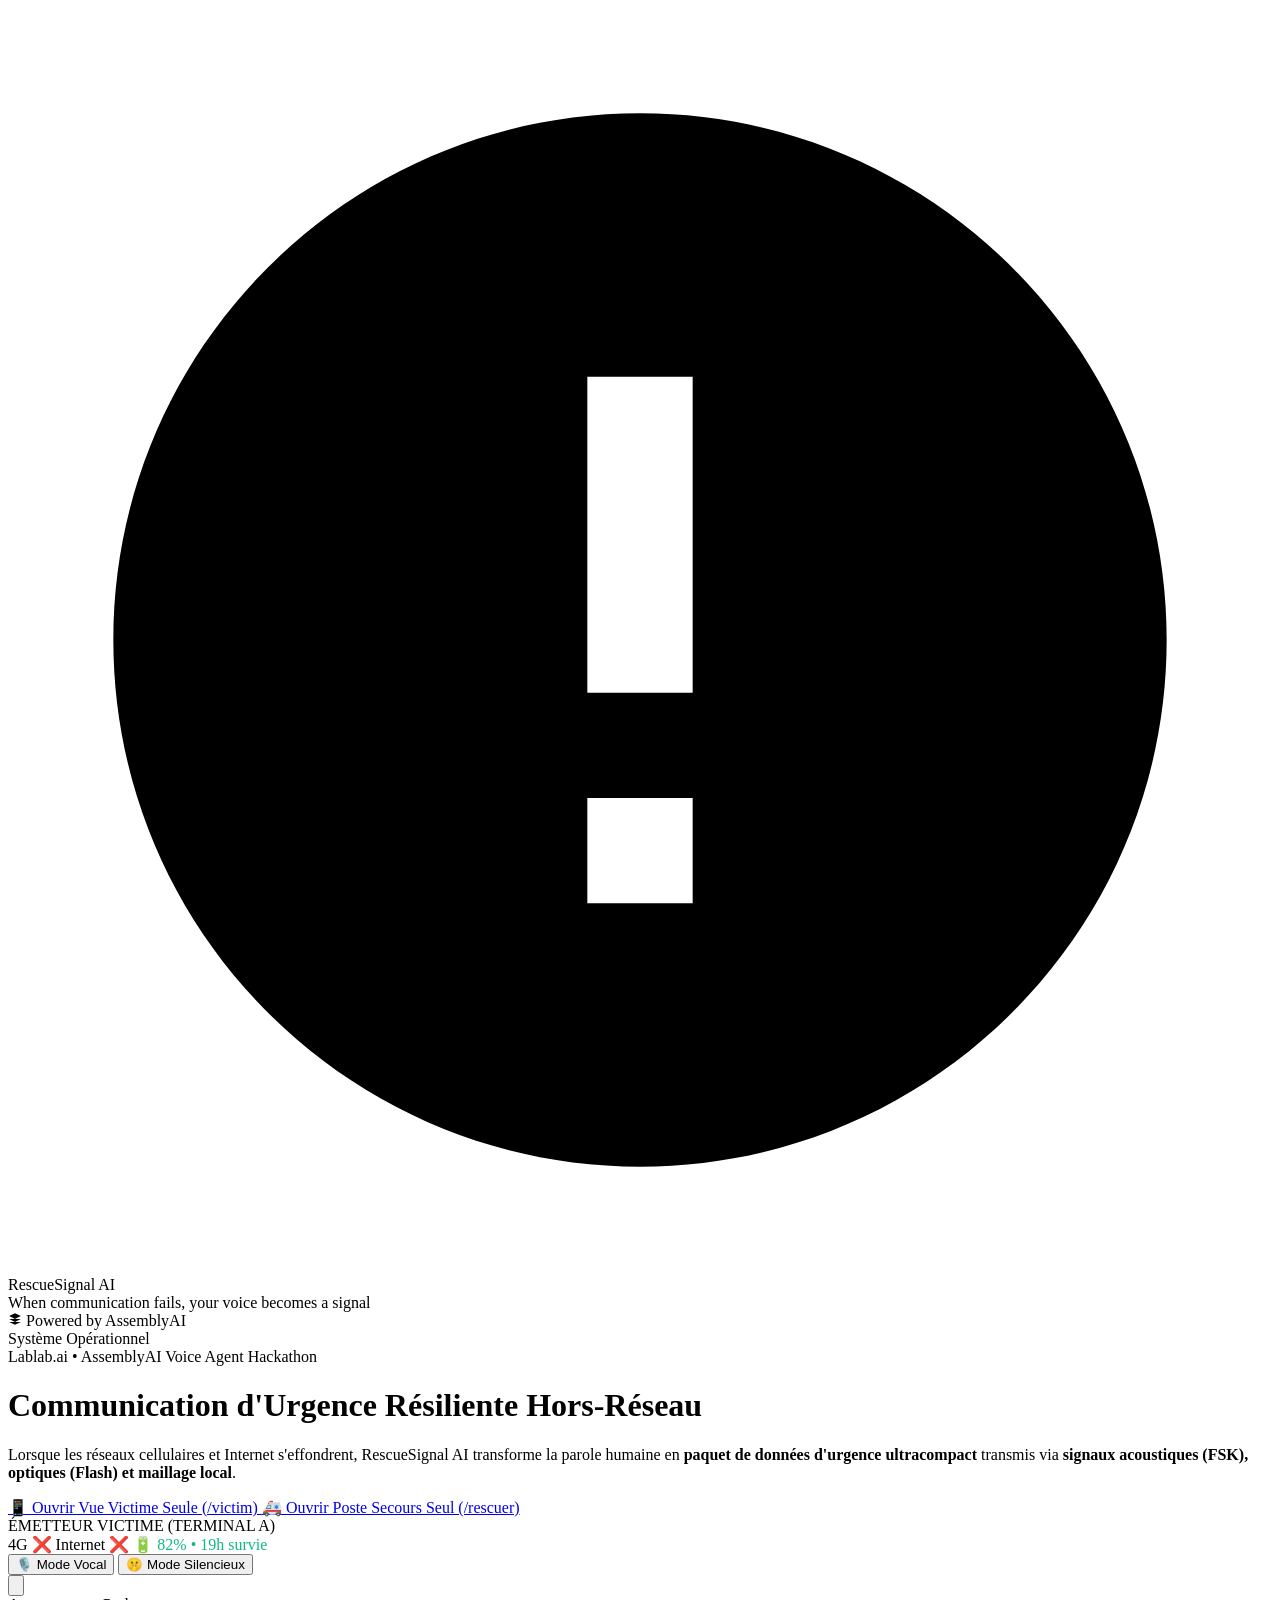
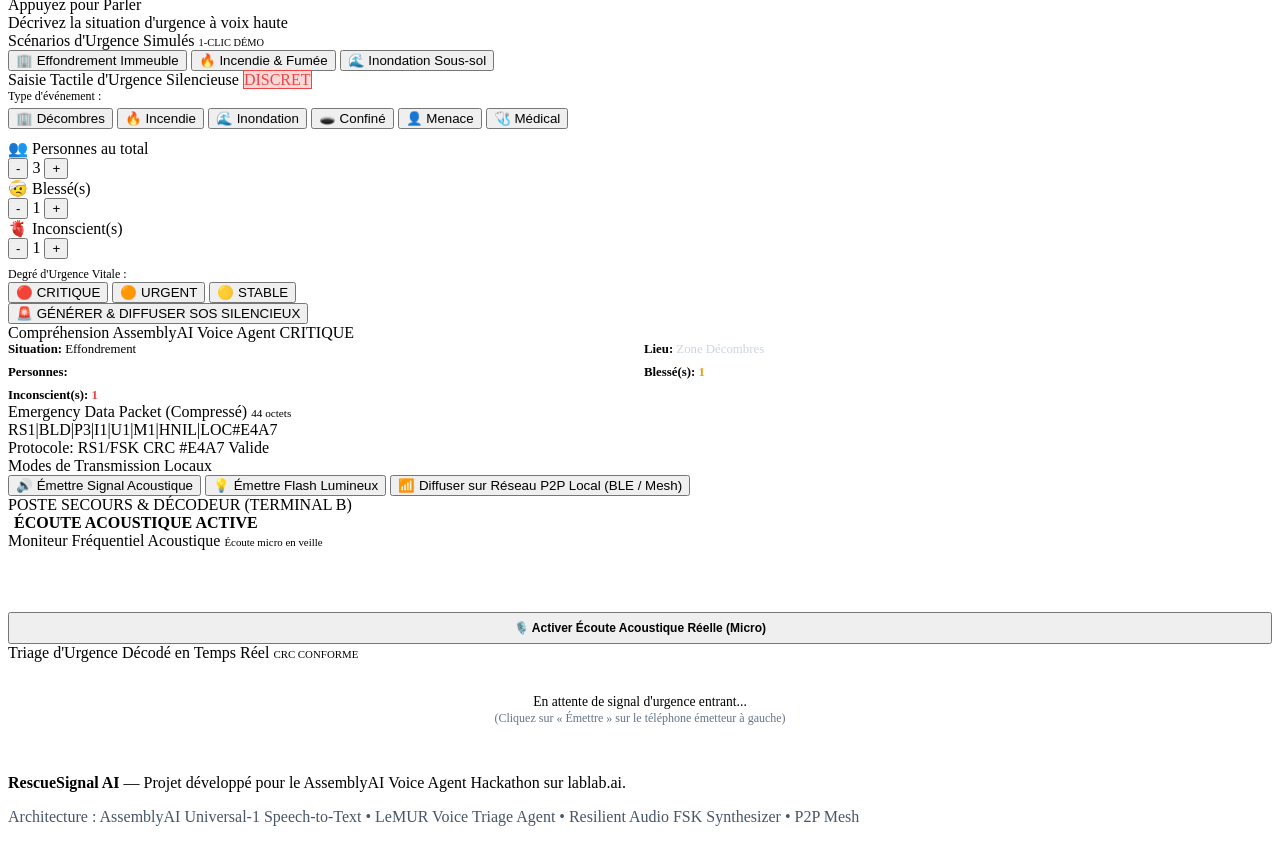
==== app/static/index.html @ dabc071b "Initial commit: RescueSignal AI prototype for AssemblyAI Voice Agent Hackathon" ====
<!DOCTYPE html>
<html lang="fr">
<head>
  <meta charset="UTF-8">
  <meta name="viewport" content="width=device-width, initial-scale=1.0">
  <title>RescueSignal AI - Communication d'urgence intelligente & résiliente</title>
  <meta name="description" content="Plateforme de secours intelligente transformant la voix en signal acoustique et optique résilient hors réseau avec AssemblyAI.">
  <link rel="stylesheet" href="/static/css/style.css">
  <link rel="preconnect" href="https://fonts.googleapis.com">
  <link rel="preconnect" href="https://fonts.gstatic.com" crossorigin>
  <link href="https://fonts.googleapis.com/css2?family=Inter:wght@400;500;600;700;800&family=JetBrains+Mono:wght@400;600;700&display=swap" rel="stylesheet">
</head>
<body>

  <!-- Header -->
  <header class="app-header">
    <div class="logo-wrapper">
      <div class="logo-icon">
        <svg viewBox="0 0 24 24"><path d="M12 2C6.48 2 2 6.48 2 12s4.48 10 10 10 10-4.48 10-10S17.52 2 12 2zm1 15h-2v-2h2v2zm0-4h-2V7h2v6z"/></svg>
      </div>
      <div>
        <div class="logo-title">RescueSignal AI</div>
        <div class="logo-subtitle">When communication fails, your voice becomes a signal</div>
      </div>
    </div>

    <div class="header-badges">
      <div class="badge badge-aai">
        <svg width="14" height="14" viewBox="0 0 24 24" fill="currentColor"><path d="M12 2L2 7l10 5 10-5-10-5zM2 17l10 5 10-5M2 12l10 5 10-5"/></svg>
        Powered by AssemblyAI
      </div>
      <div class="badge badge-pulse" id="global-status-badge">
        Système Opérationnel
      </div>
    </div>
  </header>

  <!-- Hero Section -->
  <main class="demo-container">
    <div class="demo-hero">
      <div class="hero-tag">Lablab.ai • AssemblyAI Voice Agent Hackathon</div>
      <h1>Communication d'Urgence Résiliente Hors-Réseau</h1>
      <p>
        Lorsque les réseaux cellulaires et Internet s'effondrent, RescueSignal AI transforme la parole humaine en 
        <strong>paquet de données d'urgence ultracompact</strong> transmis via <strong>signaux acoustiques (FSK), optiques (Flash) et maillage local</strong>.
      </p>

      <div class="quick-links">
        <a href="/victim" target="_blank" class="btn-secondary" title="Ouvrir la vue victime sur un autre appareil">
          📱 Ouvrir Vue Victime Seule (/victim)
        </a>
        <a href="/rescuer" target="_blank" class="btn-secondary" title="Ouvrir le poste secours sur un écran dédié">
          🚑 Ouvrir Poste Secours Seul (/rescuer)
        </a>
      </div>
    </div>

    <!-- Dual Phone Demonstration Section -->
    <div class="phones-grid">

      <!-- PHONE A : VICTIM TRANSMITTER -->
      <div class="phone-mockup transmitter-frame" id="victim-container">
        <div class="phone-notch">
          <div class="phone-speaker"></div>
        </div>

        <div class="phone-header-info">
          <span>ÉMETTEUR VICTIME (TERMINAL A)</span>
          <div class="network-status-bar">
            <span class="net-indicator off" title="Aucun réseau mobile">4G ❌</span>
            <span class="net-indicator off" title="Aucun accès Internet">Internet ❌</span>
            <span class="net-indicator on" id="tx-battery-indicator" title="Autonomie estimée en balisage d'urgence" style="color:#10b981;">🔋 82% • 19h survie</span>
          </div>
        </div>

        <div class="phone-screen" id="victim-screen">
          
          <!-- Input Mode Switcher -->
          <div class="input-mode-tabs">
            <button type="button" class="mode-tab-btn active" id="tab-btn-voice">
              🎙️ Mode Vocal
            </button>
            <button type="button" class="mode-tab-btn" id="tab-btn-silent">
              🤫 Mode Silencieux
            </button>
          </div>

          <!-- Micro / Voice Agent Push Area (Mode Vocal) -->
          <div id="voice-control-wrapper">
            <div class="mic-control-area">
              <button class="mic-button" id="btn-mic-record" title="Appuyez pour parler">
                <svg viewBox="0 0 24 24"><path d="M12 14c1.66 0 3-1.34 3-3V5c0-1.66-1.34-3-3-3S9 3.34 9 5v6c0 1.66 1.34 3 3 3z"/><path d="M17 11c0 2.76-2.24 5-5 5s-5-2.24-5-5H5c0 3.53 2.61 6.43 6 6.92V21h2v-3.08c3.39-.49 6-3.39 6-6.92h-2z"/></svg>
              </button>
              <div class="mic-label" id="mic-status-label">Appuyez pour Parler</div>
              <div class="mic-subtext">Décrivez la situation d'urgence à voix haute</div>
            </div>

            <!-- Scenario Presets -->
            <div class="card-section">
              <div class="card-title">
                <span>Scénarios d'Urgence Simulés</span>
                <span style="font-size:0.65rem; color:var(--color-cyan);">1-CLIC DÉMO</span>
              </div>
              <div class="scenario-chips">
                <button class="chip-btn scenario-chip" data-prompt="Nous sommes trois personnes coincées sous les décombres. Une personne est blessée à la jambe et une autre est inconsciente. Besoin d'aide médicale urgente.">
                  🏢 Effondrement Immeuble
                </button>
                <button class="chip-btn scenario-chip" data-prompt="Incendie déclaré au deuxième étage, fumée toxique très dense, deux personnes bloquées sans issue.">
                  🔥 Incendie & Fumée
                </button>
                <button class="chip-btn scenario-chip" data-prompt="Inondation rapide dans la cave, niveau d'eau à un mètre cinquante, quatre personnes en danger d'hypothermie.">
                  🌊 Inondation Sous-sol
                </button>
              </div>
            </div>
          </div>

          <!-- Silent SOS Mode Area (Mode Silencieux) -->
          <div id="silent-control-area" class="silent-control-area">
            <div class="card-section">
              <div class="card-title">
                <span>Saisie Tactile d'Urgence Silencieuse</span>
                <span class="badge" style="background:rgba(239,68,68,0.2); color:#ef4444; border:1px solid #ef4444;">DISCRET</span>
              </div>

              <!-- Situation -->
              <div style="font-size:0.75rem; color:var(--text-muted); margin-bottom:4px;">Type d'événement :</div>
              <div class="situation-select-grid" id="silent-situation-picker">
                <button type="button" class="situation-chip active" data-sit="BUILDING_COLLAPSE">🏢 Décombres</button>
                <button type="button" class="situation-chip" data-sit="FIRE">🔥 Incendie</button>
                <button type="button" class="situation-chip" data-sit="FLOOD">🌊 Inondation</button>
                <button type="button" class="situation-chip" data-sit="CONFINED_SPACE">🕳️ Confiné</button>
                <button type="button" class="situation-chip" data-sit="THREAT">👤 Menace</button>
                <button type="button" class="situation-chip" data-sit="MEDICAL">🩺 Médical</button>
              </div>

              <!-- Counters -->
              <div style="margin-top:10px;">
                <div class="stepper-row">
                  <div class="stepper-label">👥 Personnes au total</div>
                  <div class="stepper-controls">
                    <button type="button" class="stepper-btn" id="btn-dec-people">-</button>
                    <span class="stepper-val" id="val-silent-people">3</span>
                    <button type="button" class="stepper-btn" id="btn-inc-people">+</button>
                  </div>
                </div>

                <div class="stepper-row">
                  <div class="stepper-label">🤕 Blessé(s)</div>
                  <div class="stepper-controls">
                    <button type="button" class="stepper-btn" id="btn-dec-injured">-</button>
                    <span class="stepper-val" id="val-silent-injured" style="color:var(--color-warning);">1</span>
                    <button type="button" class="stepper-btn" id="btn-inc-injured">+</button>
                  </div>
                </div>

                <div class="stepper-row">
                  <div class="stepper-label">🫀 Inconscient(s)</div>
                  <div class="stepper-controls">
                    <button type="button" class="stepper-btn" id="btn-dec-unconscious">-</button>
                    <span class="stepper-val" id="val-silent-unconscious" style="color:var(--color-danger);">1</span>
                    <button type="button" class="stepper-btn" id="btn-inc-unconscious">+</button>
                  </div>
                </div>
              </div>

              <!-- Urgency -->
              <div style="font-size:0.75rem; color:var(--text-muted); margin-top:8px;">Degré d'Urgence Vitale :</div>
              <div class="urgency-pills" id="silent-urgency-picker">
                <button type="button" class="urgency-pill p-crit active" data-urg="CRITICAL">🔴 CRITIQUE</button>
                <button type="button" class="urgency-pill p-urg" data-urg="URGENT">🟠 URGENT</button>
                <button type="button" class="urgency-pill p-mod" data-urg="MODERATE">🟡 STABLE</button>
              </div>

              <!-- Trigger Button -->
              <button type="button" class="btn-silent-sos" id="btn-trigger-silent-sos">
                🚨 GÉNÉRER & DIFFUSER SOS SILENCIEUX
              </button>
            </div>
          </div>

          <!-- Semantic Extraction Results -->
          <div class="card-section">
            <div class="card-title">
              <span>Compréhension AssemblyAI Voice Agent</span>
              <span class="badge" id="tx-info-urgency">CRITIQUE</span>
            </div>
            <div style="display:grid; grid-template-columns:1fr 1fr; gap:8px; font-size:0.8rem;">
              <div><strong>Situation:</strong> <span id="tx-info-type" style="color:var(--color-cyan);">Effondrement</span></div>
              <div><strong>Lieu:</strong> <span id="tx-info-location" style="color:#cbd5e1;">Zone Décombres</span></div>
              <div><strong>Personnes:</strong> <span id="tx-info-people" style="color:#fff; font-weight:700;">3</span></div>
              <div><strong>Blessé(s):</strong> <span id="tx-info-injured" style="color:#f59e0b; font-weight:700;">1</span></div>
              <div><strong>Inconscient(s):</strong> <span id="tx-info-unconscious" style="color:#ef4444; font-weight:700;">1</span></div>
            </div>
          </div>

          <!-- Compact Emergency Data Packet -->
          <div class="card-section">
            <div class="card-title">
              <span>Emergency Data Packet (Compressé)</span>
              <span id="tx-packet-size" style="font-size:0.7rem; color:var(--color-cyan);">44 octets</span>
            </div>
            <div class="packet-display-box">
              <div class="packet-raw" id="tx-packet-raw">RS1|BLD|P3|I1|U1|M1|HNIL|LOC#E4A7</div>
              <div class="packet-meta-row">
                <span>Protocole: RS1/FSK</span>
                <span id="tx-packet-chk">CRC #E4A7 Valide</span>
              </div>
            </div>
          </div>

          <!-- Multi-modal Transmission Triggers -->
          <div class="card-section">
            <div class="card-title">
              <span>Modes de Transmission Locaux</span>
            </div>
            <div class="channel-actions-grid">
              <button class="btn-transmit btn-sound" id="btn-tx-acoustic">
                🔊 Émettre Signal Acoustique
              </button>
              <button class="btn-transmit btn-light" id="btn-tx-optical">
                💡 Émettre Flash Lumineux
              </button>
              <button class="btn-transmit btn-mesh" id="btn-tx-mesh">
                📶 Diffuser sur Réseau P2P Local (BLE / Mesh)
              </button>
            </div>
          </div>

        </div>
      </div>

      <!-- PHONE B : RESCUE RECEIVER & TRIAGE -->
      <div class="phone-mockup receiver-frame" id="rescuer-container">
        <div class="phone-notch">
          <div class="phone-speaker"></div>
        </div>

        <div class="phone-header-info">
          <span>POSTE SECOURS & DÉCODEUR (TERMINAL B)</span>
          <div style="display:flex; align-items:center; gap:6px;">
            <span class="radar-dot"></span>
            <span style="color:var(--color-cyan); font-weight:700;" id="rx-mesh-status">ÉCOUTE ACOUSTIQUE ACTIVE</span>
          </div>
        </div>

        <div class="phone-screen" id="rescuer-screen">
          
          <!-- Live Oscilloscope Audio Visualizer -->
          <div class="card-section">
            <div class="card-title">
              <span>Moniteur Fréquentiel Acoustique</span>
              <span id="rx-freq-detection" class="badge" style="font-size:0.68rem; color:var(--text-dim); border:1px solid var(--border-color);">Écoute micro en veille</span>
            </div>
            <div class="waveform-container">
              <canvas id="receiver-waveform" class="waveform-canvas" width="400" height="50"></canvas>
            </div>
            <button type="button" class="btn-secondary" id="btn-rx-mic-listen" style="width:100%; margin-top:8px; padding:7px 10px; font-size:0.75rem; font-weight:700; display:flex; align-items:center; justify-content:center; gap:6px;">
              <span>🎙️ Activer Écoute Acoustique Réelle (Micro)</span>
            </button>
          </div>

          <!-- Receiver Triage Feed -->
          <div class="card-section" style="flex:1;">
            <div class="card-title">
              <span>Triage d'Urgence Décodé en Temps Réel</span>
              <span style="font-size:0.68rem; color:var(--color-success);">CRC CONFORME</span>
            </div>

            <div id="receiver-feed">
              <div class="rx-placeholder" style="text-align:center; padding:2rem 1rem; color:var(--text-dim); font-size:0.85rem;">
                En attente de signal d'urgence entrant...<br>
                <span style="font-size:0.75rem; color:#64748b;">(Cliquez sur « Émettre » sur le téléphone émetteur à gauche)</span>
              </div>
            </div>
          </div>

        </div>
      </div>

    </div>
  </main>

  <!-- Full-screen Strobe Flash Overlay for Optical SOS -->
  <div id="optical-strobe-overlay"></div>

  <!-- Footer -->
  <footer class="app-footer">
    <p>
      <strong>RescueSignal AI</strong> — Projet développé pour le 
      <span class="footer-highlight">AssemblyAI Voice Agent Hackathon</span> sur <span class="footer-highlight">lablab.ai</span>.
    </p>
    <p style="margin-top:6px; color:#475569;">
      Architecture : AssemblyAI Universal-1 Speech-to-Text • LeMUR Voice Triage Agent • Resilient Audio FSK Synthesizer • P2P Mesh
    </p>
  </footer>

  <!-- Scripts -->
  <script src="/static/js/sound_engine.js"></script>
  <script src="/static/js/transmitter.js"></script>
  <script src="/static/js/receiver.js"></script>
  <script>
    document.addEventListener("DOMContentLoaded", () => {
      window.transmitterInstance = new VictimTransmitter("victim-screen");
      window.receiverInstance = new RescuerReceiver("receiver-feed");
    });
  </script>
</body>
</html>
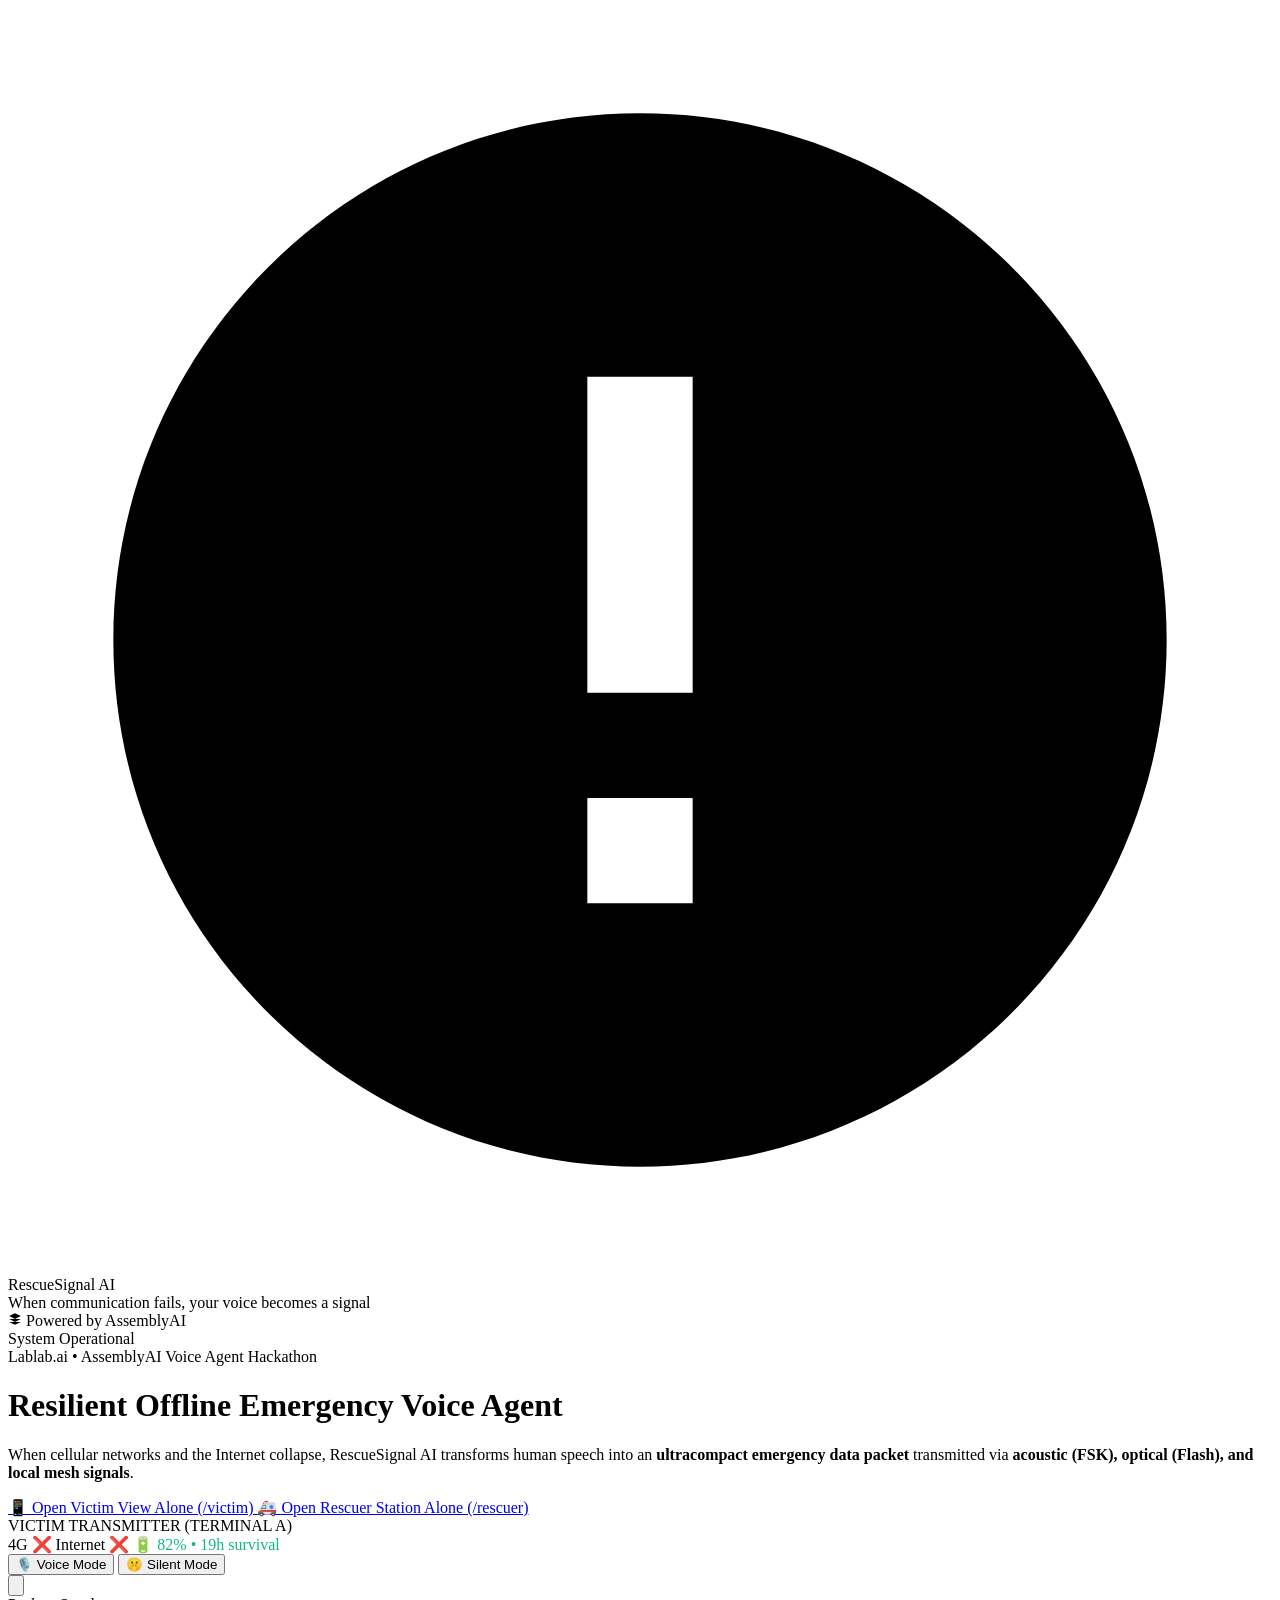
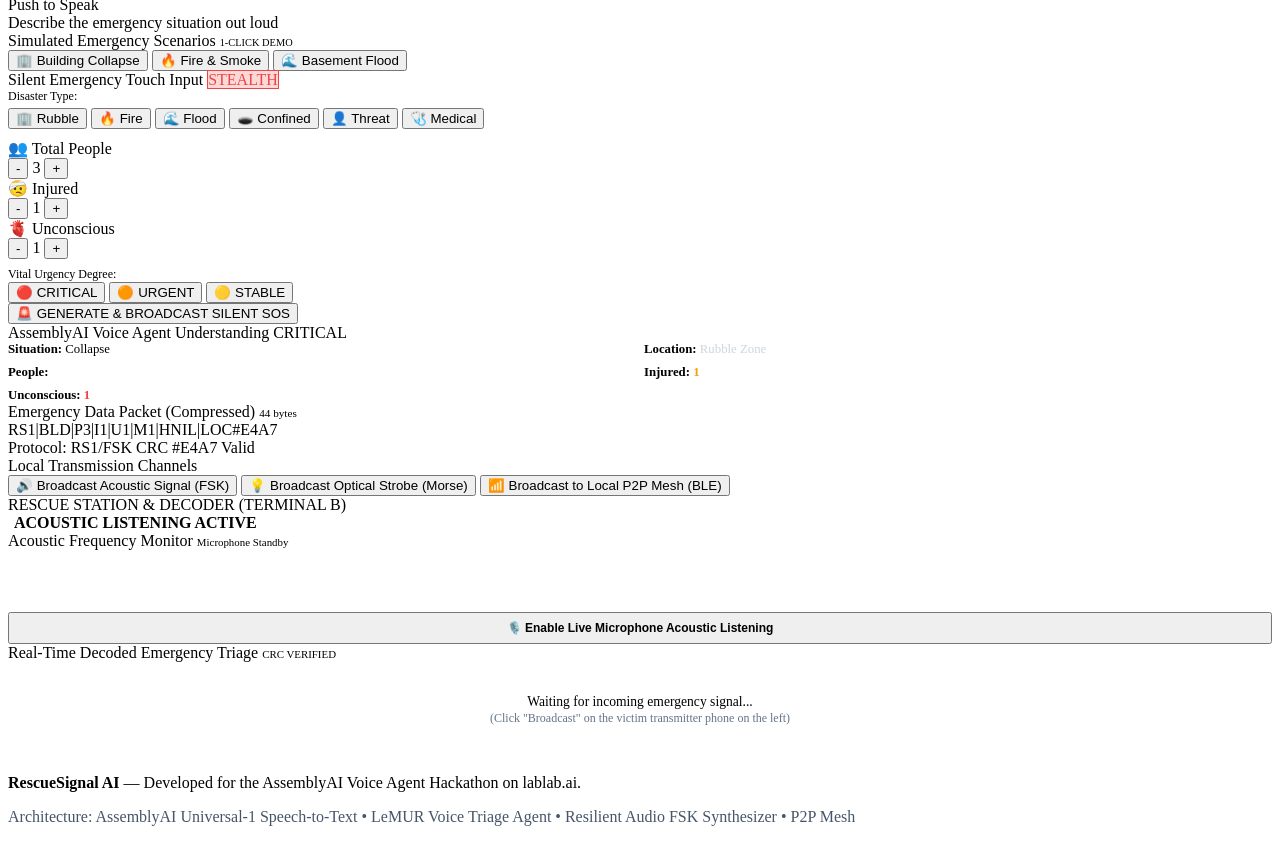
==== commit 32746386: "i18n: complete English translation for UI, docs, and voice agent" ====
--- a/app/static/index.html
+++ b/app/static/index.html
@@ -1,10 +1,10 @@
 <!DOCTYPE html>
-<html lang="fr">
+<html lang="en">
 <head>
   <meta charset="UTF-8">
   <meta name="viewport" content="width=device-width, initial-scale=1.0">
-  <title>RescueSignal AI - Communication d'urgence intelligente & résiliente</title>
-  <meta name="description" content="Plateforme de secours intelligente transformant la voix en signal acoustique et optique résilient hors réseau avec AssemblyAI.">
+  <title>RescueSignal AI - Resilient Offline Emergency Voice Agent</title>
+  <meta name="description" content="Emergency response platform transforming speech into resilient acoustic and optical signals during telecom blackouts with AssemblyAI.">
   <link rel="stylesheet" href="/static/css/style.css">
   <link rel="preconnect" href="https://fonts.googleapis.com">
   <link rel="preconnect" href="https://fonts.gstatic.com" crossorigin>
@@ -30,7 +30,7 @@
         Powered by AssemblyAI
       </div>
       <div class="badge badge-pulse" id="global-status-badge">
-        Système Opérationnel
+        System Operational
       </div>
     </div>
   </header>
@@ -39,18 +39,18 @@
   <main class="demo-container">
     <div class="demo-hero">
       <div class="hero-tag">Lablab.ai • AssemblyAI Voice Agent Hackathon</div>
-      <h1>Communication d'Urgence Résiliente Hors-Réseau</h1>
+      <h1>Resilient Offline Emergency Voice Agent</h1>
       <p>
-        Lorsque les réseaux cellulaires et Internet s'effondrent, RescueSignal AI transforme la parole humaine en 
-        <strong>paquet de données d'urgence ultracompact</strong> transmis via <strong>signaux acoustiques (FSK), optiques (Flash) et maillage local</strong>.
+        When cellular networks and the Internet collapse, RescueSignal AI transforms human speech into an
+        <strong>ultracompact emergency data packet</strong> transmitted via <strong>acoustic (FSK), optical (Flash), and local mesh signals</strong>.
       </p>
 
       <div class="quick-links">
-        <a href="/victim" target="_blank" class="btn-secondary" title="Ouvrir la vue victime sur un autre appareil">
-          📱 Ouvrir Vue Victime Seule (/victim)
+        <a href="/victim" target="_blank" class="btn-secondary" title="Open victim view on another mobile device">
+          📱 Open Victim View Alone (/victim)
         </a>
-        <a href="/rescuer" target="_blank" class="btn-secondary" title="Ouvrir le poste secours sur un écran dédié">
-          🚑 Ouvrir Poste Secours Seul (/rescuer)
+        <a href="/rescuer" target="_blank" class="btn-secondary" title="Open rescuer station on a dedicated screen">
+          🚑 Open Rescuer Station Alone (/rescuer)
         </a>
       </div>
     </div>
@@ -65,11 +65,11 @@
         </div>
 
         <div class="phone-header-info">
-          <span>ÉMETTEUR VICTIME (TERMINAL A)</span>
+          <span>VICTIM TRANSMITTER (TERMINAL A)</span>
           <div class="network-status-bar">
-            <span class="net-indicator off" title="Aucun réseau mobile">4G ❌</span>
-            <span class="net-indicator off" title="Aucun accès Internet">Internet ❌</span>
-            <span class="net-indicator on" id="tx-battery-indicator" title="Autonomie estimée en balisage d'urgence" style="color:#10b981;">🔋 82% • 19h survie</span>
+            <span class="net-indicator off" title="No cellular coverage">4G ❌</span>
+            <span class="net-indicator off" title="No Internet access">Internet ❌</span>
+            <span class="net-indicator on" id="tx-battery-indicator" title="Estimated survival beacon battery life" style="color:#10b981;">🔋 82% • 19h survival</span>
           </div>
         </div>
 
@@ -78,38 +78,38 @@
           <!-- Input Mode Switcher -->
           <div class="input-mode-tabs">
             <button type="button" class="mode-tab-btn active" id="tab-btn-voice">
-              🎙️ Mode Vocal
+              🎙️ Voice Mode
             </button>
             <button type="button" class="mode-tab-btn" id="tab-btn-silent">
-              🤫 Mode Silencieux
+              🤫 Silent Mode
             </button>
           </div>
 
           <!-- Micro / Voice Agent Push Area (Mode Vocal) -->
           <div id="voice-control-wrapper">
             <div class="mic-control-area">
-              <button class="mic-button" id="btn-mic-record" title="Appuyez pour parler">
+              <button class="mic-button" id="btn-mic-record" title="Tap to speak">
                 <svg viewBox="0 0 24 24"><path d="M12 14c1.66 0 3-1.34 3-3V5c0-1.66-1.34-3-3-3S9 3.34 9 5v6c0 1.66 1.34 3 3 3z"/><path d="M17 11c0 2.76-2.24 5-5 5s-5-2.24-5-5H5c0 3.53 2.61 6.43 6 6.92V21h2v-3.08c3.39-.49 6-3.39 6-6.92h-2z"/></svg>
               </button>
-              <div class="mic-label" id="mic-status-label">Appuyez pour Parler</div>
-              <div class="mic-subtext">Décrivez la situation d'urgence à voix haute</div>
+              <div class="mic-label" id="mic-status-label">Push to Speak</div>
+              <div class="mic-subtext">Describe the emergency situation out loud</div>
             </div>
 
             <!-- Scenario Presets -->
             <div class="card-section">
               <div class="card-title">
-                <span>Scénarios d'Urgence Simulés</span>
-                <span style="font-size:0.65rem; color:var(--color-cyan);">1-CLIC DÉMO</span>
+                <span>Simulated Emergency Scenarios</span>
+                <span style="font-size:0.65rem; color:var(--color-cyan);">1-CLICK DEMO</span>
               </div>
               <div class="scenario-chips">
-                <button class="chip-btn scenario-chip" data-prompt="Nous sommes trois personnes coincées sous les décombres. Une personne est blessée à la jambe et une autre est inconsciente. Besoin d'aide médicale urgente.">
-                  🏢 Effondrement Immeuble
+                <button class="chip-btn scenario-chip" data-prompt="We are three people trapped under rubble. One person is injured in the leg and another is unconscious. Urgent medical assistance needed.">
+                  🏢 Building Collapse
                 </button>
-                <button class="chip-btn scenario-chip" data-prompt="Incendie déclaré au deuxième étage, fumée toxique très dense, deux personnes bloquées sans issue.">
-                  🔥 Incendie & Fumée
+                <button class="chip-btn scenario-chip" data-prompt="Fire broke out on the second floor, heavy toxic smoke, two people trapped without exit.">
+                  🔥 Fire & Smoke
                 </button>
-                <button class="chip-btn scenario-chip" data-prompt="Inondation rapide dans la cave, niveau d'eau à un mètre cinquante, quatre personnes en danger d'hypothermie.">
-                  🌊 Inondation Sous-sol
+                <button class="chip-btn scenario-chip" data-prompt="Rapid flooding in the basement, water level at five feet, four people at risk of hypothermia.">
+                  🌊 Basement Flood
                 </button>
               </div>
             </div>
@@ -119,25 +119,25 @@
           <div id="silent-control-area" class="silent-control-area">
             <div class="card-section">
               <div class="card-title">
-                <span>Saisie Tactile d'Urgence Silencieuse</span>
-                <span class="badge" style="background:rgba(239,68,68,0.2); color:#ef4444; border:1px solid #ef4444;">DISCRET</span>
+                <span>Silent Emergency Touch Input</span>
+                <span class="badge" style="background:rgba(239,68,68,0.2); color:#ef4444; border:1px solid #ef4444;">STEALTH</span>
               </div>
 
               <!-- Situation -->
-              <div style="font-size:0.75rem; color:var(--text-muted); margin-bottom:4px;">Type d'événement :</div>
+              <div style="font-size:0.75rem; color:var(--text-muted); margin-bottom:4px;">Disaster Type:</div>
               <div class="situation-select-grid" id="silent-situation-picker">
-                <button type="button" class="situation-chip active" data-sit="BUILDING_COLLAPSE">🏢 Décombres</button>
-                <button type="button" class="situation-chip" data-sit="FIRE">🔥 Incendie</button>
-                <button type="button" class="situation-chip" data-sit="FLOOD">🌊 Inondation</button>
-                <button type="button" class="situation-chip" data-sit="CONFINED_SPACE">🕳️ Confiné</button>
-                <button type="button" class="situation-chip" data-sit="THREAT">👤 Menace</button>
-                <button type="button" class="situation-chip" data-sit="MEDICAL">🩺 Médical</button>
+                <button type="button" class="situation-chip active" data-sit="BUILDING_COLLAPSE">🏢 Rubble</button>
+                <button type="button" class="situation-chip" data-sit="FIRE">🔥 Fire</button>
+                <button type="button" class="situation-chip" data-sit="FLOOD">🌊 Flood</button>
+                <button type="button" class="situation-chip" data-sit="CONFINED_SPACE">🕳️ Confined</button>
+                <button type="button" class="situation-chip" data-sit="THREAT">👤 Threat</button>
+                <button type="button" class="situation-chip" data-sit="MEDICAL">🩺 Medical</button>
               </div>
 
               <!-- Counters -->
               <div style="margin-top:10px;">
                 <div class="stepper-row">
-                  <div class="stepper-label">👥 Personnes au total</div>
+                  <div class="stepper-label">👥 Total People</div>
                   <div class="stepper-controls">
                     <button type="button" class="stepper-btn" id="btn-dec-people">-</button>
                     <span class="stepper-val" id="val-silent-people">3</span>
@@ -146,7 +146,7 @@
                 </div>
 
                 <div class="stepper-row">
-                  <div class="stepper-label">🤕 Blessé(s)</div>
+                  <div class="stepper-label">🤕 Injured</div>
                   <div class="stepper-controls">
                     <button type="button" class="stepper-btn" id="btn-dec-injured">-</button>
                     <span class="stepper-val" id="val-silent-injured" style="color:var(--color-warning);">1</span>
@@ -155,7 +155,7 @@
                 </div>
 
                 <div class="stepper-row">
-                  <div class="stepper-label">🫀 Inconscient(s)</div>
+                  <div class="stepper-label">🫀 Unconscious</div>
                   <div class="stepper-controls">
                     <button type="button" class="stepper-btn" id="btn-dec-unconscious">-</button>
                     <span class="stepper-val" id="val-silent-unconscious" style="color:var(--color-danger);">1</span>
@@ -165,16 +165,16 @@
               </div>
 
               <!-- Urgency -->
-              <div style="font-size:0.75rem; color:var(--text-muted); margin-top:8px;">Degré d'Urgence Vitale :</div>
+              <div style="font-size:0.75rem; color:var(--text-muted); margin-top:8px;">Vital Urgency Degree:</div>
               <div class="urgency-pills" id="silent-urgency-picker">
-                <button type="button" class="urgency-pill p-crit active" data-urg="CRITICAL">🔴 CRITIQUE</button>
+                <button type="button" class="urgency-pill p-crit active" data-urg="CRITICAL">🔴 CRITICAL</button>
                 <button type="button" class="urgency-pill p-urg" data-urg="URGENT">🟠 URGENT</button>
                 <button type="button" class="urgency-pill p-mod" data-urg="MODERATE">🟡 STABLE</button>
               </div>
 
               <!-- Trigger Button -->
               <button type="button" class="btn-silent-sos" id="btn-trigger-silent-sos">
-                🚨 GÉNÉRER & DIFFUSER SOS SILENCIEUX
+                🚨 GENERATE & BROADCAST SILENT SOS
               </button>
             </div>
           </div>
@@ -182,29 +182,29 @@
           <!-- Semantic Extraction Results -->
           <div class="card-section">
             <div class="card-title">
-              <span>Compréhension AssemblyAI Voice Agent</span>
-              <span class="badge" id="tx-info-urgency">CRITIQUE</span>
+              <span>AssemblyAI Voice Agent Understanding</span>
+              <span class="badge" id="tx-info-urgency">CRITICAL</span>
             </div>
             <div style="display:grid; grid-template-columns:1fr 1fr; gap:8px; font-size:0.8rem;">
-              <div><strong>Situation:</strong> <span id="tx-info-type" style="color:var(--color-cyan);">Effondrement</span></div>
-              <div><strong>Lieu:</strong> <span id="tx-info-location" style="color:#cbd5e1;">Zone Décombres</span></div>
-              <div><strong>Personnes:</strong> <span id="tx-info-people" style="color:#fff; font-weight:700;">3</span></div>
-              <div><strong>Blessé(s):</strong> <span id="tx-info-injured" style="color:#f59e0b; font-weight:700;">1</span></div>
-              <div><strong>Inconscient(s):</strong> <span id="tx-info-unconscious" style="color:#ef4444; font-weight:700;">1</span></div>
+              <div><strong>Situation:</strong> <span id="tx-info-type" style="color:var(--color-cyan);">Collapse</span></div>
+              <div><strong>Location:</strong> <span id="tx-info-location" style="color:#cbd5e1;">Rubble Zone</span></div>
+              <div><strong>People:</strong> <span id="tx-info-people" style="color:#fff; font-weight:700;">3</span></div>
+              <div><strong>Injured:</strong> <span id="tx-info-injured" style="color:#f59e0b; font-weight:700;">1</span></div>
+              <div><strong>Unconscious:</strong> <span id="tx-info-unconscious" style="color:#ef4444; font-weight:700;">1</span></div>
             </div>
           </div>
 
           <!-- Compact Emergency Data Packet -->
           <div class="card-section">
             <div class="card-title">
-              <span>Emergency Data Packet (Compressé)</span>
-              <span id="tx-packet-size" style="font-size:0.7rem; color:var(--color-cyan);">44 octets</span>
+              <span>Emergency Data Packet (Compressed)</span>
+              <span id="tx-packet-size" style="font-size:0.7rem; color:var(--color-cyan);">44 bytes</span>
             </div>
             <div class="packet-display-box">
               <div class="packet-raw" id="tx-packet-raw">RS1|BLD|P3|I1|U1|M1|HNIL|LOC#E4A7</div>
               <div class="packet-meta-row">
-                <span>Protocole: RS1/FSK</span>
-                <span id="tx-packet-chk">CRC #E4A7 Valide</span>
+                <span>Protocol: RS1/FSK</span>
+                <span id="tx-packet-chk">CRC #E4A7 Valid</span>
               </div>
             </div>
           </div>
@@ -212,17 +212,17 @@
           <!-- Multi-modal Transmission Triggers -->
           <div class="card-section">
             <div class="card-title">
-              <span>Modes de Transmission Locaux</span>
+              <span>Local Transmission Channels</span>
             </div>
             <div class="channel-actions-grid">
               <button class="btn-transmit btn-sound" id="btn-tx-acoustic">
-                🔊 Émettre Signal Acoustique
+                🔊 Broadcast Acoustic Signal (FSK)
               </button>
               <button class="btn-transmit btn-light" id="btn-tx-optical">
-                💡 Émettre Flash Lumineux
+                💡 Broadcast Optical Strobe (Morse)
               </button>
               <button class="btn-transmit btn-mesh" id="btn-tx-mesh">
-                📶 Diffuser sur Réseau P2P Local (BLE / Mesh)
+                📶 Broadcast to Local P2P Mesh (BLE)
               </button>
             </div>
           </div>
@@ -237,10 +237,10 @@
         </div>
 
         <div class="phone-header-info">
-          <span>POSTE SECOURS & DÉCODEUR (TERMINAL B)</span>
+          <span>RESCUE STATION & DECODER (TERMINAL B)</span>
           <div style="display:flex; align-items:center; gap:6px;">
             <span class="radar-dot"></span>
-            <span style="color:var(--color-cyan); font-weight:700;" id="rx-mesh-status">ÉCOUTE ACOUSTIQUE ACTIVE</span>
+            <span style="color:var(--color-cyan); font-weight:700;" id="rx-mesh-status">ACOUSTIC LISTENING ACTIVE</span>
           </div>
         </div>
 
@@ -249,28 +249,28 @@
           <!-- Live Oscilloscope Audio Visualizer -->
           <div class="card-section">
             <div class="card-title">
-              <span>Moniteur Fréquentiel Acoustique</span>
-              <span id="rx-freq-detection" class="badge" style="font-size:0.68rem; color:var(--text-dim); border:1px solid var(--border-color);">Écoute micro en veille</span>
+              <span>Acoustic Frequency Monitor</span>
+              <span id="rx-freq-detection" class="badge" style="font-size:0.68rem; color:var(--text-dim); border:1px solid var(--border-color);">Microphone Standby</span>
             </div>
             <div class="waveform-container">
               <canvas id="receiver-waveform" class="waveform-canvas" width="400" height="50"></canvas>
             </div>
             <button type="button" class="btn-secondary" id="btn-rx-mic-listen" style="width:100%; margin-top:8px; padding:7px 10px; font-size:0.75rem; font-weight:700; display:flex; align-items:center; justify-content:center; gap:6px;">
-              <span>🎙️ Activer Écoute Acoustique Réelle (Micro)</span>
+              <span>🎙️ Enable Live Microphone Acoustic Listening</span>
             </button>
           </div>
 
           <!-- Receiver Triage Feed -->
           <div class="card-section" style="flex:1;">
             <div class="card-title">
-              <span>Triage d'Urgence Décodé en Temps Réel</span>
-              <span style="font-size:0.68rem; color:var(--color-success);">CRC CONFORME</span>
+              <span>Real-Time Decoded Emergency Triage</span>
+              <span style="font-size:0.68rem; color:var(--color-success);">CRC VERIFIED</span>
             </div>
 
             <div id="receiver-feed">
               <div class="rx-placeholder" style="text-align:center; padding:2rem 1rem; color:var(--text-dim); font-size:0.85rem;">
-                En attente de signal d'urgence entrant...<br>
-                <span style="font-size:0.75rem; color:#64748b;">(Cliquez sur « Émettre » sur le téléphone émetteur à gauche)</span>
+                Waiting for incoming emergency signal...<br>
+                <span style="font-size:0.75rem; color:#64748b;">(Click "Broadcast" on the victim transmitter phone on the left)</span>
               </div>
             </div>
           </div>
@@ -287,11 +287,11 @@
   <!-- Footer -->
   <footer class="app-footer">
     <p>
-      <strong>RescueSignal AI</strong> — Projet développé pour le 
-      <span class="footer-highlight">AssemblyAI Voice Agent Hackathon</span> sur <span class="footer-highlight">lablab.ai</span>.
+      <strong>RescueSignal AI</strong> — Developed for the 
+      <span class="footer-highlight">AssemblyAI Voice Agent Hackathon</span> on <span class="footer-highlight">lablab.ai</span>.
     </p>
     <p style="margin-top:6px; color:#475569;">
-      Architecture : AssemblyAI Universal-1 Speech-to-Text • LeMUR Voice Triage Agent • Resilient Audio FSK Synthesizer • P2P Mesh
+      Architecture: AssemblyAI Universal-1 Speech-to-Text • LeMUR Voice Triage Agent • Resilient Audio FSK Synthesizer • P2P Mesh
     </p>
   </footer>
 
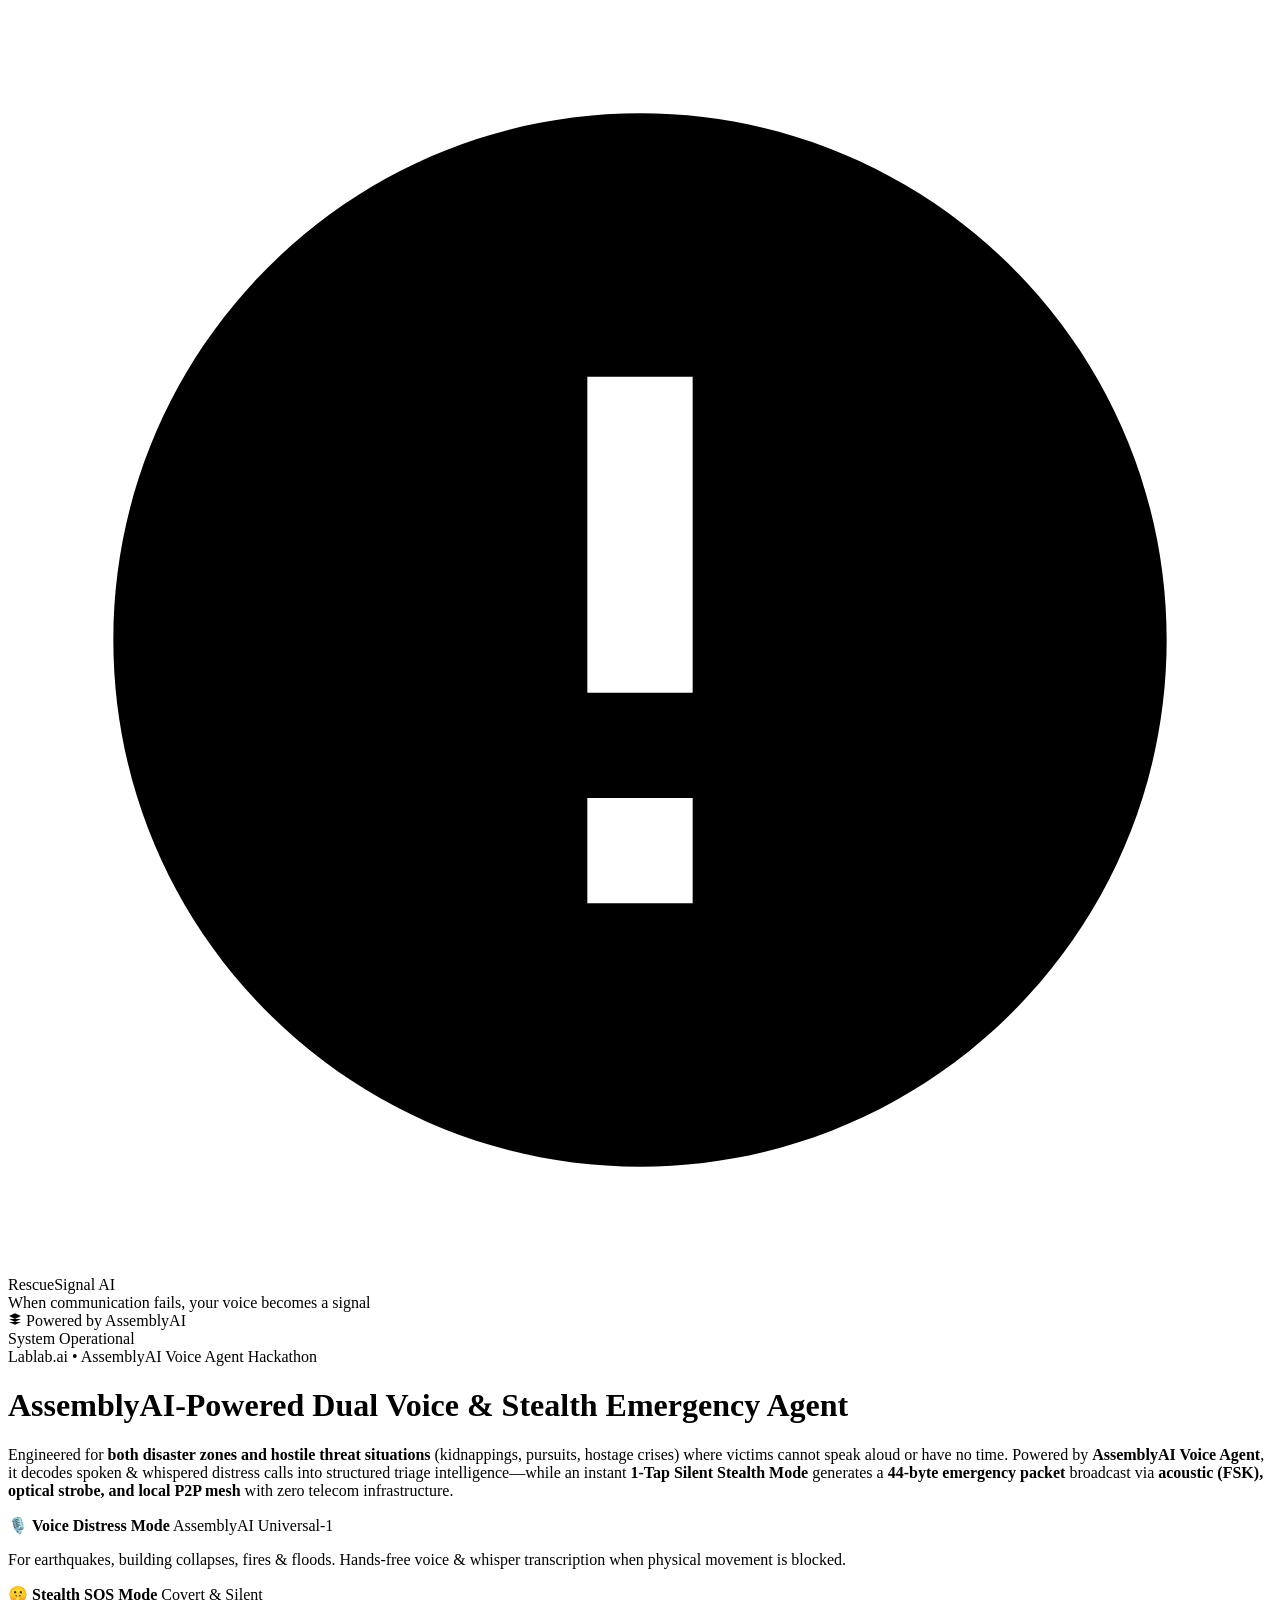
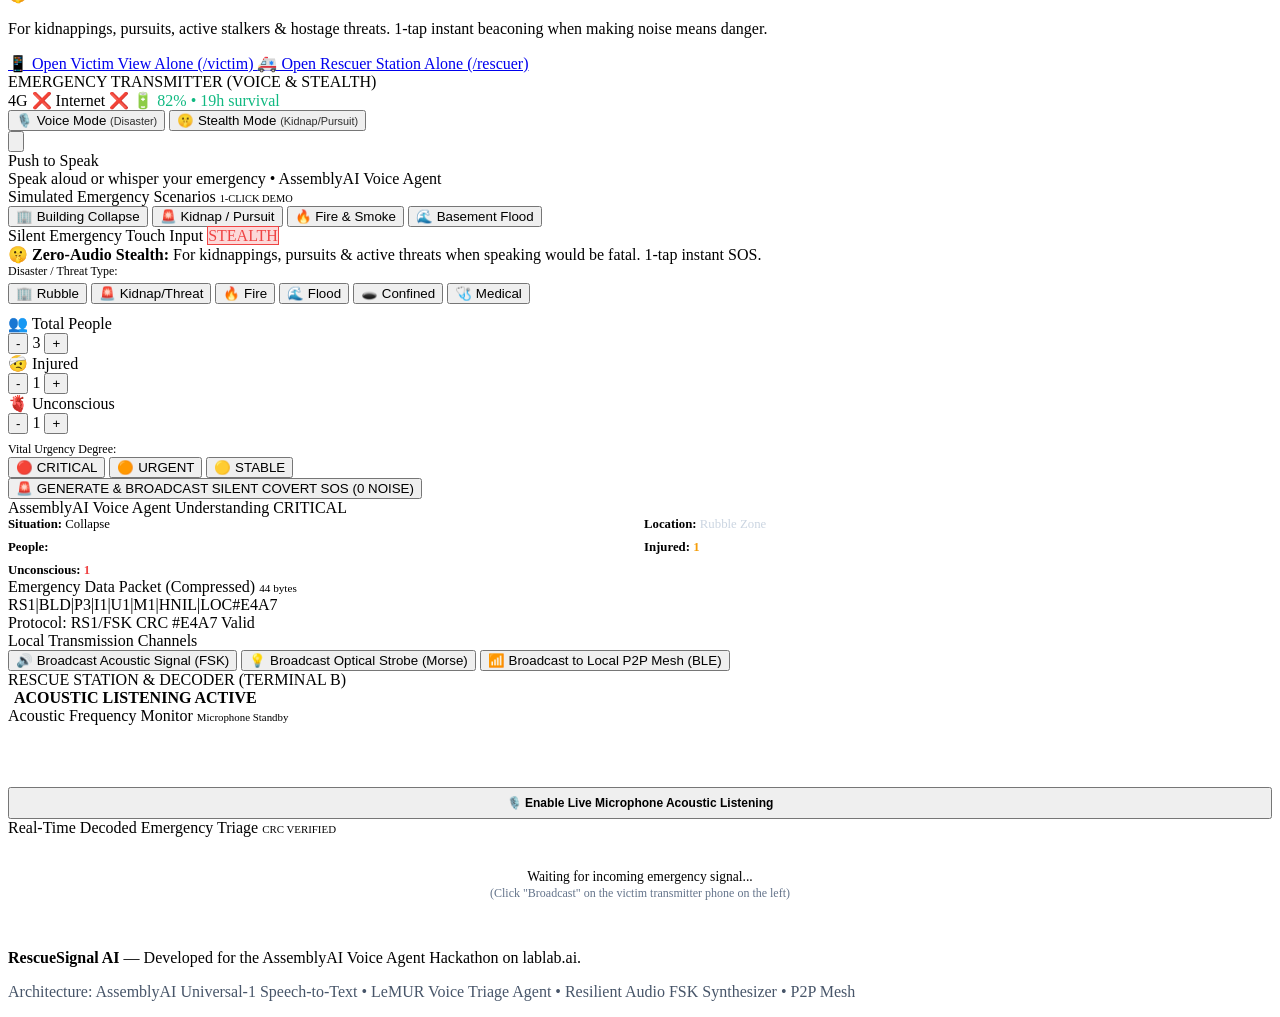
==== commit 7931c0ec: "feat: add dual-mode voice & stealth emergency agent for disasters, kidnappings & pursuits; fix optic" ====
--- a/app/static/index.html
+++ b/app/static/index.html
@@ -3,8 +3,8 @@
 <head>
   <meta charset="UTF-8">
   <meta name="viewport" content="width=device-width, initial-scale=1.0">
-  <title>RescueSignal AI - Resilient Offline Emergency Voice Agent</title>
-  <meta name="description" content="Emergency response platform transforming speech into resilient acoustic and optical signals during telecom blackouts with AssemblyAI.">
+  <title>RescueSignal AI - AssemblyAI-Powered Resilient Emergency Voice Agent</title>
+  <meta name="description" content="AssemblyAI Voice Agent transforming spoken distress calls into resilient acoustic (FSK), optical (Morse), and mesh emergency packets during telecom blackouts.">
   <link rel="stylesheet" href="/static/css/style.css">
   <link rel="preconnect" href="https://fonts.googleapis.com">
   <link rel="preconnect" href="https://fonts.gstatic.com" crossorigin>
@@ -39,11 +39,30 @@
   <main class="demo-container">
     <div class="demo-hero">
       <div class="hero-tag">Lablab.ai • AssemblyAI Voice Agent Hackathon</div>
-      <h1>Resilient Offline Emergency Voice Agent</h1>
+      <h1><span class="hero-highlight">AssemblyAI-Powered</span> Dual Voice & Stealth Emergency Agent</h1>
       <p>
-        When cellular networks and the Internet collapse, RescueSignal AI transforms human speech into an
-        <strong>ultracompact emergency data packet</strong> transmitted via <strong>acoustic (FSK), optical (Flash), and local mesh signals</strong>.
+        Engineered for <strong>both disaster zones and hostile threat situations</strong> (kidnappings, pursuits, hostage crises) where victims cannot speak aloud or have no time. Powered by <strong>AssemblyAI Voice Agent</strong>, it decodes spoken & whispered distress calls into structured triage intelligence—while an instant <strong>1-Tap Silent Stealth Mode</strong> generates a <strong>44-byte emergency packet</strong> broadcast via <strong>acoustic (FSK), optical strobe, and local P2P mesh</strong> with zero telecom infrastructure.
       </p>
+
+      <!-- Dual Mode Visual Banner -->
+      <div class="hero-modes-banner">
+        <div class="mode-badge-card voice-mode-card">
+          <div class="mode-badge-header">
+            <span class="mode-icon">🎙️</span>
+            <strong>Voice Distress Mode</strong>
+            <span class="badge-tag aai-tag">AssemblyAI Universal-1</span>
+          </div>
+          <p>For earthquakes, building collapses, fires & floods. Hands-free voice & whisper transcription when physical movement is blocked.</p>
+        </div>
+        <div class="mode-badge-card stealth-mode-card">
+          <div class="mode-badge-header">
+            <span class="mode-icon">🤫</span>
+            <strong>Stealth SOS Mode</strong>
+            <span class="badge-tag stealth-tag">Covert & Silent</span>
+          </div>
+          <p>For kidnappings, pursuits, active stalkers & hostage threats. 1-tap instant beaconing when making noise means danger.</p>
+        </div>
+      </div>
 
       <div class="quick-links">
         <a href="/victim" target="_blank" class="btn-secondary" title="Open victim view on another mobile device">
@@ -65,7 +84,7 @@
         </div>
 
         <div class="phone-header-info">
-          <span>VICTIM TRANSMITTER (TERMINAL A)</span>
+          <span>EMERGENCY TRANSMITTER (VOICE & STEALTH)</span>
           <div class="network-status-bar">
             <span class="net-indicator off" title="No cellular coverage">4G ❌</span>
             <span class="net-indicator off" title="No Internet access">Internet ❌</span>
@@ -78,10 +97,10 @@
           <!-- Input Mode Switcher -->
           <div class="input-mode-tabs">
             <button type="button" class="mode-tab-btn active" id="tab-btn-voice">
-              🎙️ Voice Mode
+              🎙️ Voice Mode <span style="font-size:0.68rem; opacity:0.8; font-weight:500;">(Disaster)</span>
             </button>
             <button type="button" class="mode-tab-btn" id="tab-btn-silent">
-              🤫 Silent Mode
+              🤫 Stealth Mode <span style="font-size:0.68rem; opacity:0.8; font-weight:500;">(Kidnap/Pursuit)</span>
             </button>
           </div>
 
@@ -92,7 +111,7 @@
                 <svg viewBox="0 0 24 24"><path d="M12 14c1.66 0 3-1.34 3-3V5c0-1.66-1.34-3-3-3S9 3.34 9 5v6c0 1.66 1.34 3 3 3z"/><path d="M17 11c0 2.76-2.24 5-5 5s-5-2.24-5-5H5c0 3.53 2.61 6.43 6 6.92V21h2v-3.08c3.39-.49 6-3.39 6-6.92h-2z"/></svg>
               </button>
               <div class="mic-label" id="mic-status-label">Push to Speak</div>
-              <div class="mic-subtext">Describe the emergency situation out loud</div>
+              <div class="mic-subtext">Speak aloud or whisper your emergency • AssemblyAI Voice Agent</div>
             </div>
 
             <!-- Scenario Presets -->
@@ -104,6 +123,9 @@
               <div class="scenario-chips">
                 <button class="chip-btn scenario-chip" data-prompt="We are three people trapped under rubble. One person is injured in the leg and another is unconscious. Urgent medical assistance needed.">
                   🏢 Building Collapse
+                </button>
+                <button class="chip-btn scenario-chip" data-prompt="Emergency! I am being followed by two armed men in a black car, pursuit in progress, urgent police help needed!">
+                  🚨 Kidnap / Pursuit
                 </button>
                 <button class="chip-btn scenario-chip" data-prompt="Fire broke out on the second floor, heavy toxic smoke, two people trapped without exit.">
                   🔥 Fire & Smoke
@@ -123,14 +145,18 @@
                 <span class="badge" style="background:rgba(239,68,68,0.2); color:#ef4444; border:1px solid #ef4444;">STEALTH</span>
               </div>
 
+              <div class="silent-mode-notice">
+                🤫 <strong>Zero-Audio Stealth:</strong> For kidnappings, pursuits & active threats when speaking would be fatal. 1-tap instant SOS.
+              </div>
+
               <!-- Situation -->
-              <div style="font-size:0.75rem; color:var(--text-muted); margin-bottom:4px;">Disaster Type:</div>
+              <div style="font-size:0.75rem; color:var(--text-muted); margin-bottom:4px;">Disaster / Threat Type:</div>
               <div class="situation-select-grid" id="silent-situation-picker">
                 <button type="button" class="situation-chip active" data-sit="BUILDING_COLLAPSE">🏢 Rubble</button>
+                <button type="button" class="situation-chip" data-sit="KIDNAPPING_THREAT">🚨 Kidnap/Threat</button>
                 <button type="button" class="situation-chip" data-sit="FIRE">🔥 Fire</button>
                 <button type="button" class="situation-chip" data-sit="FLOOD">🌊 Flood</button>
                 <button type="button" class="situation-chip" data-sit="CONFINED_SPACE">🕳️ Confined</button>
-                <button type="button" class="situation-chip" data-sit="THREAT">👤 Threat</button>
                 <button type="button" class="situation-chip" data-sit="MEDICAL">🩺 Medical</button>
               </div>
 
@@ -174,7 +200,7 @@
 
               <!-- Trigger Button -->
               <button type="button" class="btn-silent-sos" id="btn-trigger-silent-sos">
-                🚨 GENERATE & BROADCAST SILENT SOS
+                🚨 GENERATE & BROADCAST SILENT COVERT SOS (0 NOISE)
               </button>
             </div>
           </div>
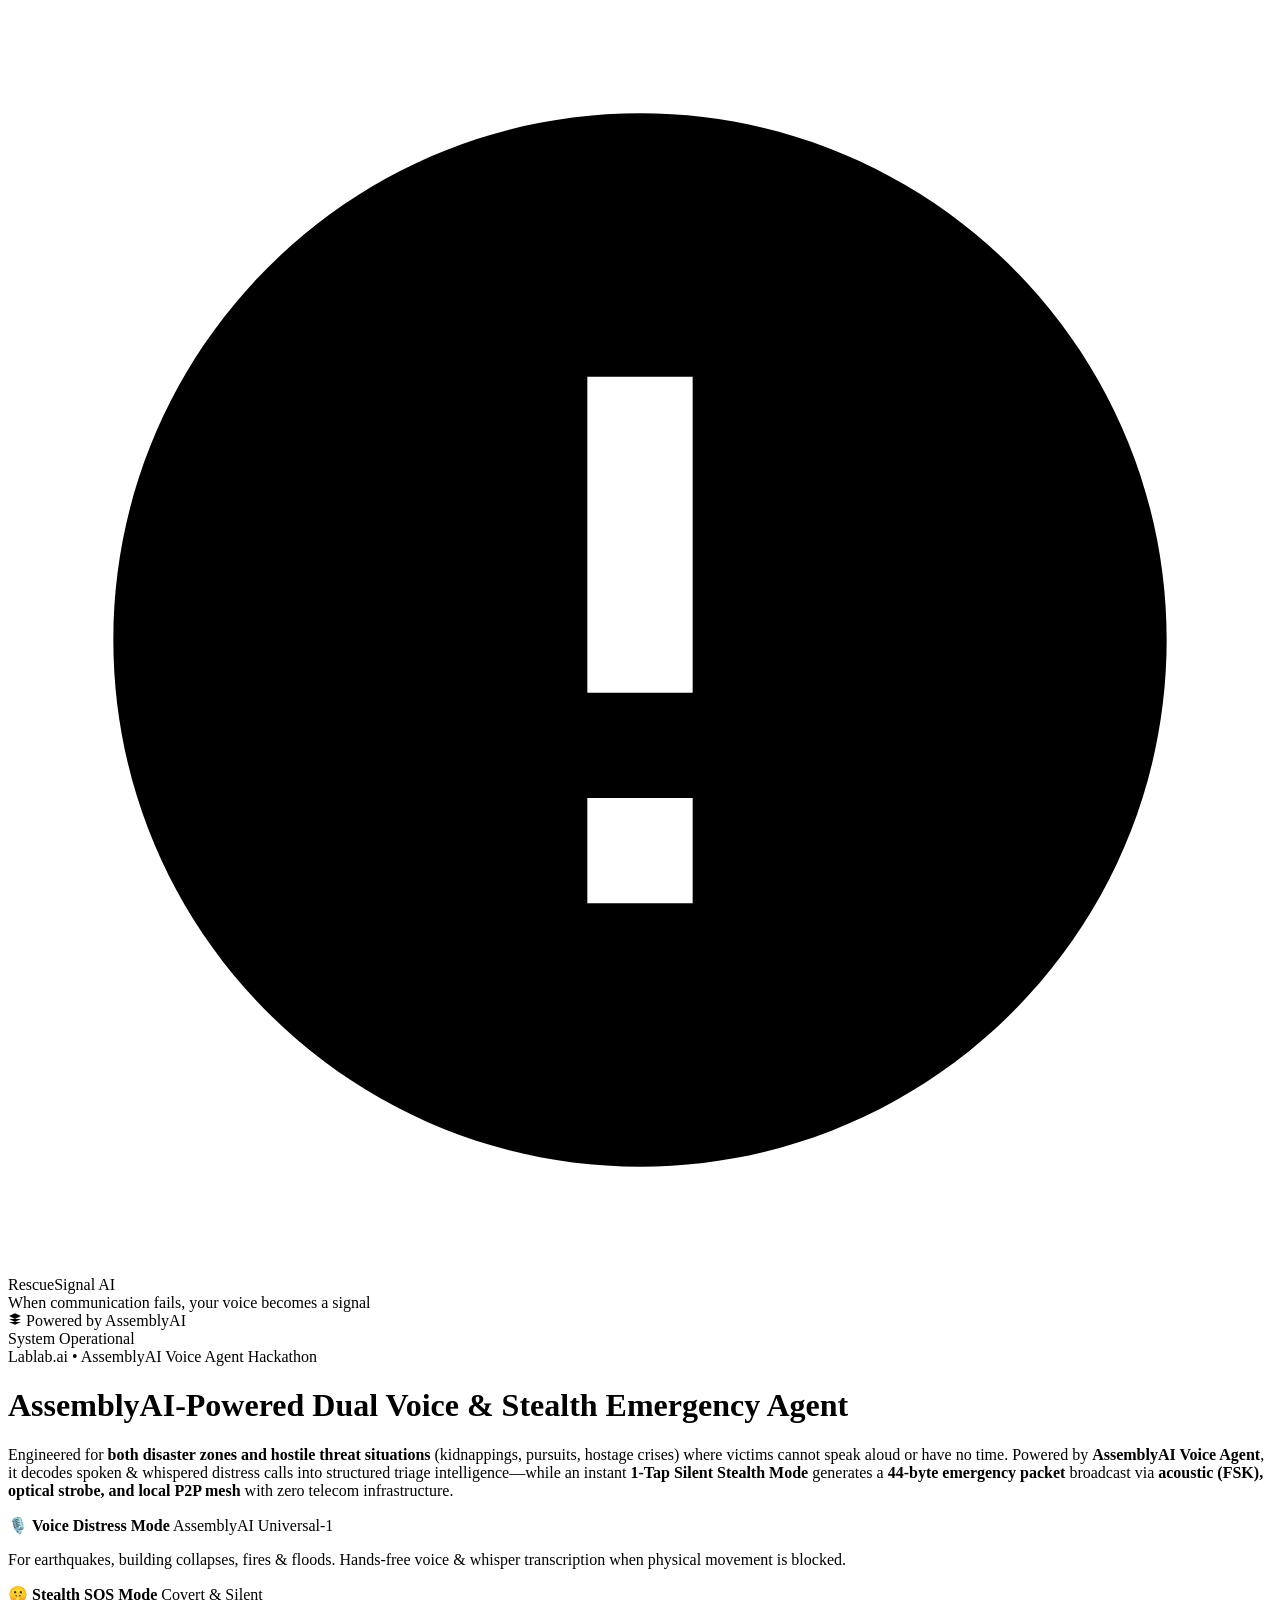
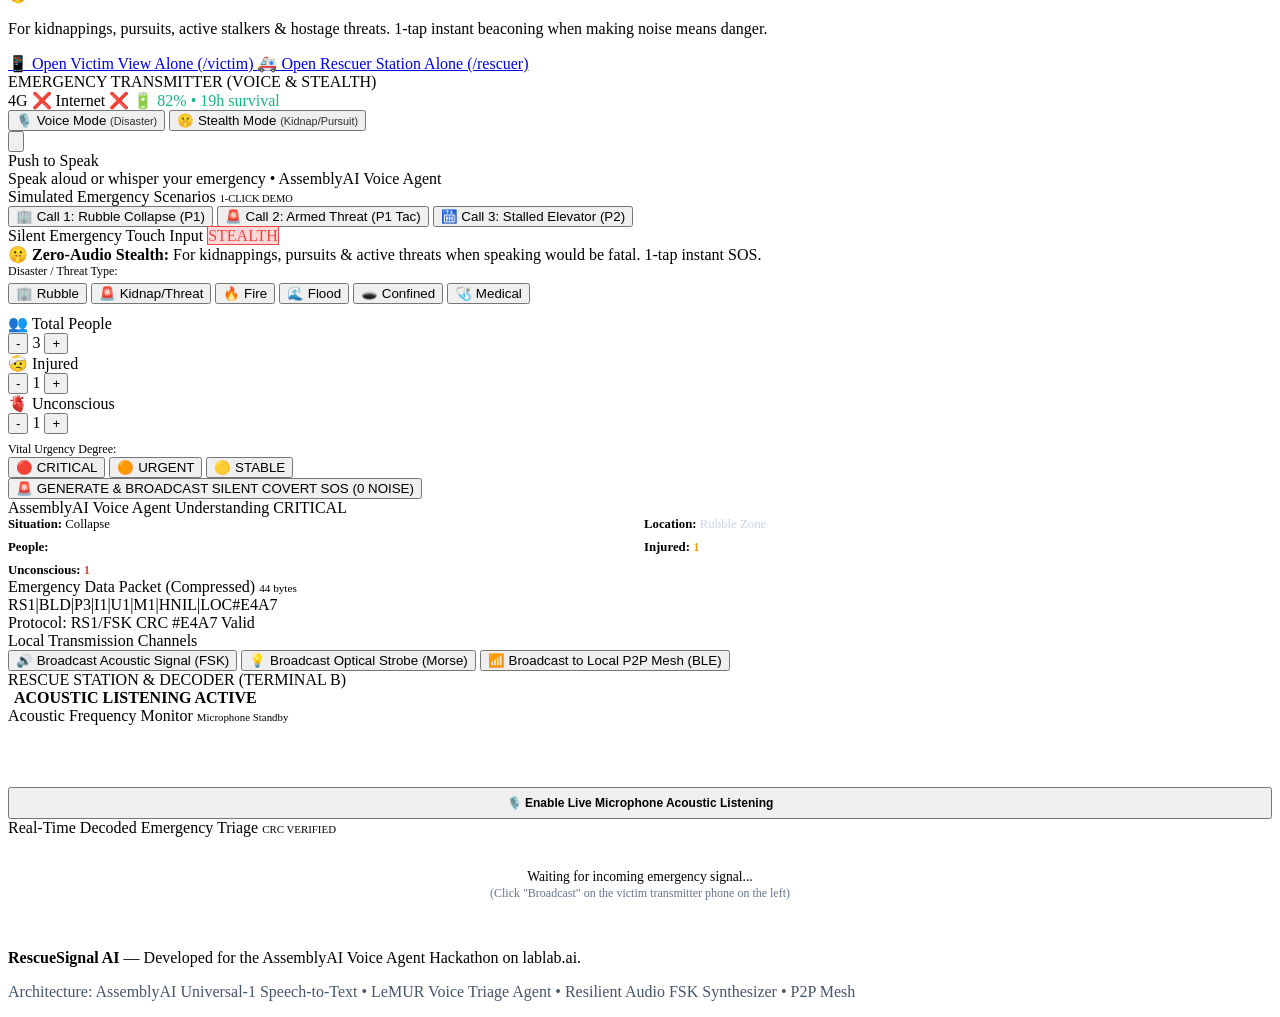
==== commit 8a893599: "feat: 911/112 AI Crisis Dispatcher with 3 realistic victim calls and dynamic vital triage" ====
--- a/app/static/index.html
+++ b/app/static/index.html
@@ -121,17 +121,14 @@
                 <span style="font-size:0.65rem; color:var(--color-cyan);">1-CLICK DEMO</span>
               </div>
               <div class="scenario-chips">
-                <button class="chip-btn scenario-chip" data-prompt="We are three people trapped under rubble. One person is injured in the leg and another is unconscious. Urgent medical assistance needed.">
-                  🏢 Building Collapse
+                <button class="chip-btn scenario-chip" data-prompt="Help! Can anyone hear me?! We're trapped under concrete rubble in sector 4! One person has a broken leg, and Sarah is unconscious! Please send medical help, we can barely breathe!">
+                  🏢 Call 1: Rubble Collapse (P1)
                 </button>
-                <button class="chip-btn scenario-chip" data-prompt="Emergency! I am being followed by two armed men in a black car, pursuit in progress, urgent police help needed!">
-                  🚨 Kidnap / Pursuit
+                <button class="chip-btn scenario-chip" data-prompt="Armed intruder on the third floor. Hostage threat, suspect is armed. Two people hiding inside the locked supply closet. Send tactical police immediately. Do not make any noise.">
+                  🚨 Call 2: Armed Threat (P1 Tac)
                 </button>
-                <button class="chip-btn scenario-chip" data-prompt="Fire broke out on the second floor, heavy toxic smoke, two people trapped without exit.">
-                  🔥 Fire & Smoke
-                </button>
-                <button class="chip-btn scenario-chip" data-prompt="Rapid flooding in the basement, water level at five feet, four people at risk of hypothermia.">
-                  🌊 Basement Flood
+                <button class="chip-btn scenario-chip" data-prompt="Elevator stalled between floor four and five after the tremors. We are four people trapped. One person has mild asthma panic, but everyone is conscious and stable. Power is completely out.">
+                  🛗 Call 3: Stalled Elevator (P2)
                 </button>
               </div>
             </div>
